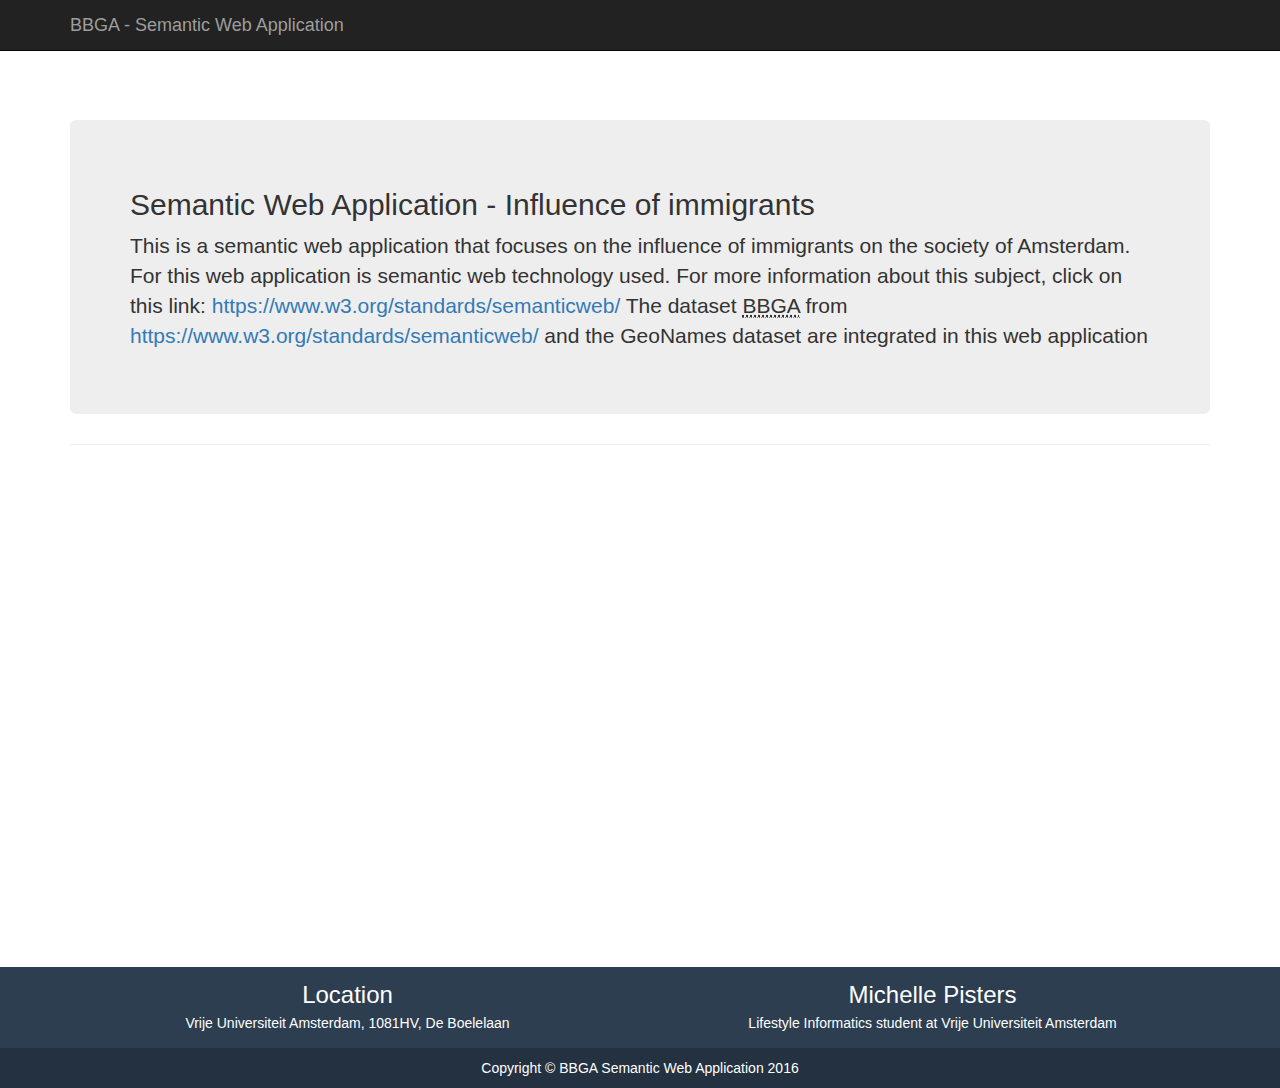
==== main.html @ d2353c89 "xml data is changed to json format" ====
<!DOCTYPE html>
<head>

    <link rel="stylesheet" href="bootstrap/css/bootstrap.css">
    <link rel="stylesheet" href="bootstrap/css/heroic-features.css">
    <link rel="stylesheet" href="MultiLine/MultiLine.css">
    <link rel="stylesheet" href="PieChart/PieChart.css">
    <link rel="stylesheet" href="MultiLine2/MultiLine2.css">
    <script src="d3/d3.min.js"></script>



</head>
<body>


<!-- Navigation -->
<nav class="navbar navbar-inverse navbar-fixed-top" role="navigation">
    <div class="container">
        <!-- Brand and toggle get grouped for better mobile display -->
        <div class="navbar-header">
            <button type="button" class="navbar-toggle" data-toggle="collapse" data-target="#bs-example-navbar-collapse-1">
                <span class="sr-only">Toggle navigation</span>
                <span class="icon-bar"></span>
                <span class="icon-bar"></span>
                <span class="icon-bar"></span>
            </button>
            <a class="navbar-brand" href="#">BBGA - Semantic Web Application</a>
        </div>
    </div>
    <!-- /.container -->
</nav>

<!-- Page Content -->
<div class="container">

    <!-- Jumbotron Header -->
    <header class="jumbotron hero-spacer">
        <h2>Semantic Web Application - Influence of immigrants</h2>
        <p class="mainText">This is a semantic web application that focuses on the influence of immigrants on the society of Amsterdam.
            For this web application is semantic web technology used. For more information about this subject, click on
            this link: <a href="https://www.w3.org/standards/semanticweb/">https://www.w3.org/standards/semanticweb/</a>
            The dataset <abbr title="Basisbestand Gebieden Amsterdam">BBGA</abbr> from
            <a href="https://www.w3.org/standards/semanticweb/">https://www.w3.org/standards/semanticweb/</a>
            and the GeoNames dataset are integrated in this web application
        </p>
    </header>

    <hr>
<!--<div class="row">-->
    <!--<div class="col-md-5">-->
        <!--<h4 class="title">Composition of the population of Amsterdam</h4>-->
        <!--<div id="chart"></div>-->
    <!--</div>-->
    <!--<div class="col-md-7">-->
        <!--<h4 class="title">Non-Western Immigrants & Natives in Amsterdam</h4>-->
        <!--<div id="multiline"></div>-->
    <!--</div>-->
<!--</div>-->
    <div class="row">
        <div class="col-md-12">
            <div id="multiline2"></div>
        </div>
    </div>
</div>
    <footer class="text-center">
        <div class="footer-above">
            <div class="container">
                <div class="row">
                    <div class="footer-col col-md-6">
                        <h3>Location</h3>
                        <p>Vrije Universiteit Amsterdam, 1081HV, De Boelelaan</p>
                    </div>
                    <div class="footer-col col-md-6">
                        <h3>Michelle Pisters</h3>
                        <p>Lifestyle Informatics student at Vrije Universiteit Amsterdam</p>
                    </div>
                </div>
            </div>
        </div>
        <div class="footer-below">
            <div class="container">
                <div class="row">
                    <div class="col-lg-12">
                        Copyright &copy; BBGA Semantic Web Application 2016
                    </div>
                </div>
            </div>
        </div>
    </footer>


    <!-- SCRIPTS    -->
    <script src="bootstrap/js/jquery.js"></script>
    <script src="bootstrap/js/bootstrap.js"></script>
    <script src="PieChart/PieChart.js"></script>
    <script src="MultiLine/MultiLine.js"></script>
    <script src="MultiLine2/MultiLine2.js"></script>

</body>
</html>
---- bootstrap/css/heroic-features.css ----
/*!
 * Start Bootstrap - Heroic Features HTML Template (http://startbootstrap.com)
 * Code licensed under the Apache License v2.0.
 * For details, see http://www.apache.org/licenses/LICENSE-2.0.
 */

body {
    padding-top: 70px;
    /* Required padding for .navbar-fixed-top. Remove if using .navbar-static-top. Change if height of navigation changes. */
    margin-bottom:0px;
}

.hero-spacer {
    margin-top: 50px;
}


footer {
    color: #fff;
}

footer h3 {
    margin-top:5px;
    margin-bottom: 5px;
}

footer .footer-above {
    padding-top: 10px;
    background-color: #2c3e50;
}

footer .footer-col {
    margin-bottom: 5px;
}

footer .footer-below {
    padding: 10px 0;
    background-color: #233140;
}

.title {
    font-family: Arial, monospace;
    color: black;
    font-size:18px;
    font-weight:700;
    text-align:center;
}
---- MultiLine/MultiLine.css ----
.axis path {
    fill: none;
    stroke: #777;
}
.axis text {
    font-family: Lato, monospace;
    font-size: 13px;
    color:red;
}



#label {
    font-family: Arial, monospace;
    color: #777777;
    font-size:10px;
}
---- PieChart/PieChart.css ----
.slice path {
    stroke: #fff;
    stroke-width: 1px;
}

.textTop {
    font-family: 'Arial', monospace;
    font-size: 12pt;
    fill: #bbb;
}

.textBottom {
    fill: #444;
    font-family: 'Arial',monospace;
    font-weight: bold;
    font-size: 18pt;
}

.top {
    border: 1px solid #bbb;
    color: #777;
    font-family: 'Arial', monospace;
    padding: 5px;
    text-decoration: none;
}

.top:hover {
    border: 1px solid #555;
    color: #333;
}
.legend{
    font-family: 'Arial', monospace;
    font-size: 12px;
    padding-bottom:15px;
}
#chart {
    width: 400px;
    padding-bottom:15px;
    height:550px;
}
---- MultiLine2/MultiLine2.css ----
#multiline2 {
    font: 10px sans-serif;
}

.axis path,
.axis line {
    fill: none;
    stroke: #000;
    shape-rendering: crispEdges;
}

.x.axis path {
    display: none;
}

.line {
    fill: none;
    stroke: steelblue;
    stroke-width: 1.5px;
}
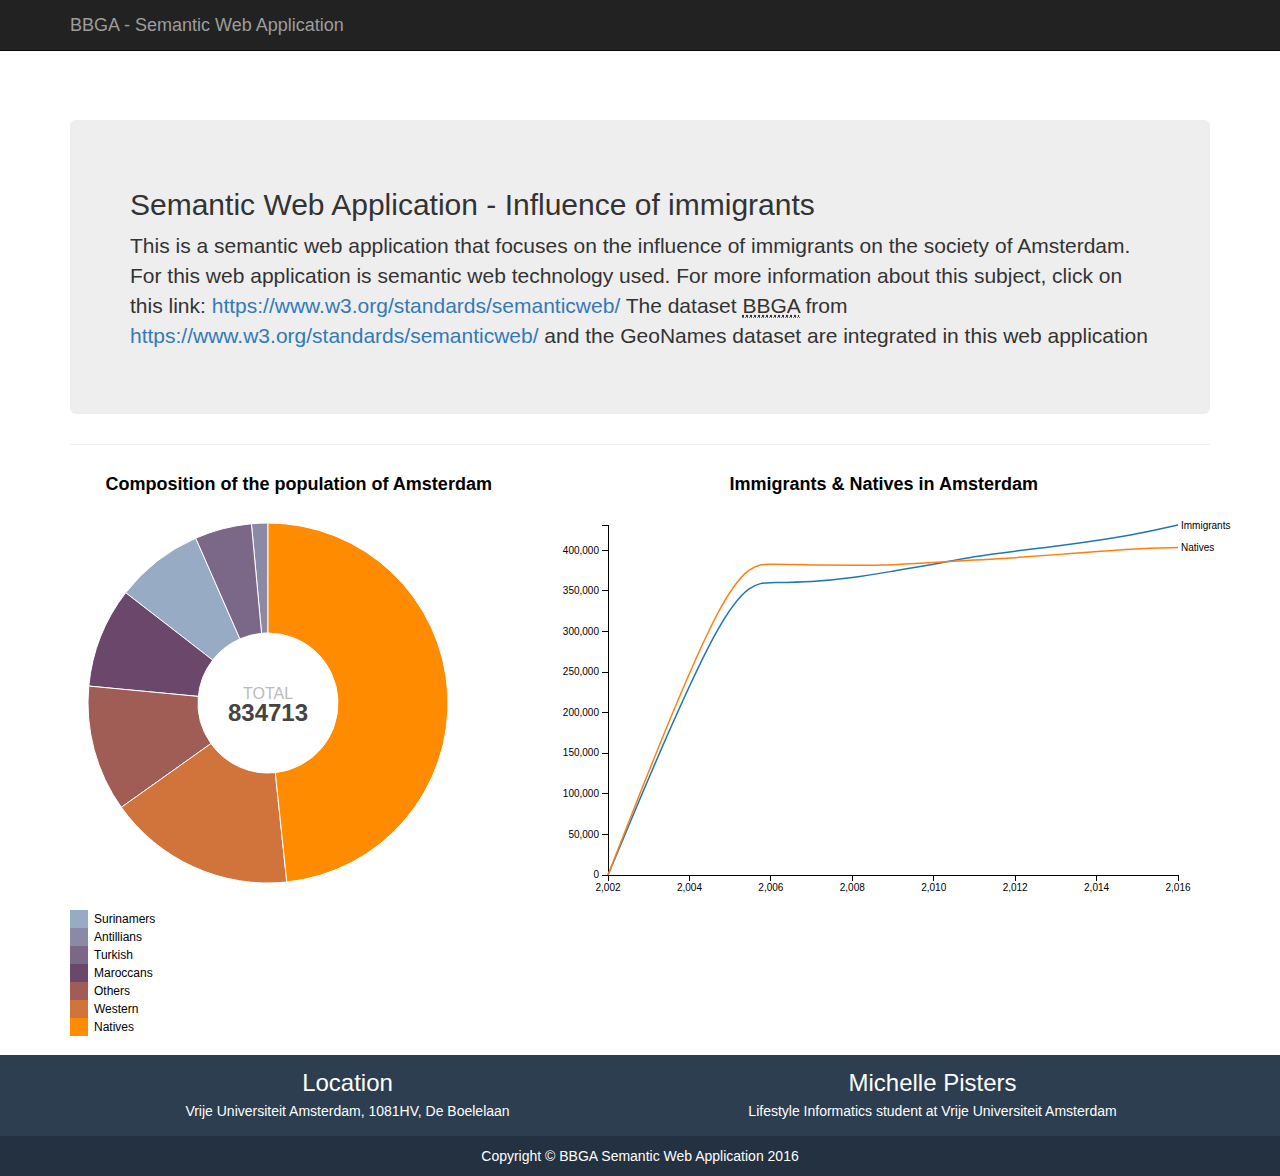
==== commit f6fc6339: "version3 multiline" ====
--- a/main.html
+++ b/main.html
@@ -3,9 +3,8 @@
 
     <link rel="stylesheet" href="bootstrap/css/bootstrap.css">
     <link rel="stylesheet" href="bootstrap/css/heroic-features.css">
-    <link rel="stylesheet" href="MultiLine/MultiLine.css">
     <link rel="stylesheet" href="PieChart/PieChart.css">
-    <link rel="stylesheet" href="MultiLine2/MultiLine2.css">
+    <link rel="stylesheet" href="Multiline/MultiLine.css">
     <script src="d3/d3.min.js"></script>
 
 
@@ -47,21 +46,16 @@
     </header>
 
     <hr>
-<!--<div class="row">-->
-    <!--<div class="col-md-5">-->
-        <!--<h4 class="title">Composition of the population of Amsterdam</h4>-->
-        <!--<div id="chart"></div>-->
-    <!--</div>-->
-    <!--<div class="col-md-7">-->
-        <!--<h4 class="title">Non-Western Immigrants & Natives in Amsterdam</h4>-->
-        <!--<div id="multiline"></div>-->
-    <!--</div>-->
-<!--</div>-->
-    <div class="row">
-        <div class="col-md-12">
-            <div id="multiline2"></div>
-        </div>
+<div class="row">
+    <div class="col-md-5">
+        <h4 class="title">Composition of the population of Amsterdam</h4>
+        <div id="chart"></div>
     </div>
+    <div class="col-md-7">
+        <h4 class="title">Immigrants & Natives in Amsterdam</h4>
+        <div id="multiline2"></div>
+    </div>
+</div>
 </div>
     <footer class="text-center">
         <div class="footer-above">
@@ -94,8 +88,7 @@
     <script src="bootstrap/js/jquery.js"></script>
     <script src="bootstrap/js/bootstrap.js"></script>
     <script src="PieChart/PieChart.js"></script>
-    <script src="MultiLine/MultiLine.js"></script>
-    <script src="MultiLine2/MultiLine2.js"></script>
+    <script src="Multiline/MultiLine.js"></script>
 
 </body>
 </html>--- a/Multiline/MultiLine.css
+++ b/Multiline/MultiLine.css
@@ -0,0 +1,17 @@
+
+#multiline2 {
+    font: 10px sans-serif;
+}
+
+.axis path,
+.axis line {
+    fill: none;
+    stroke: #000;
+    shape-rendering: crispEdges;
+}
+
+.line {
+    fill: none;
+    stroke: steelblue;
+    stroke-width: 1.5px;
+}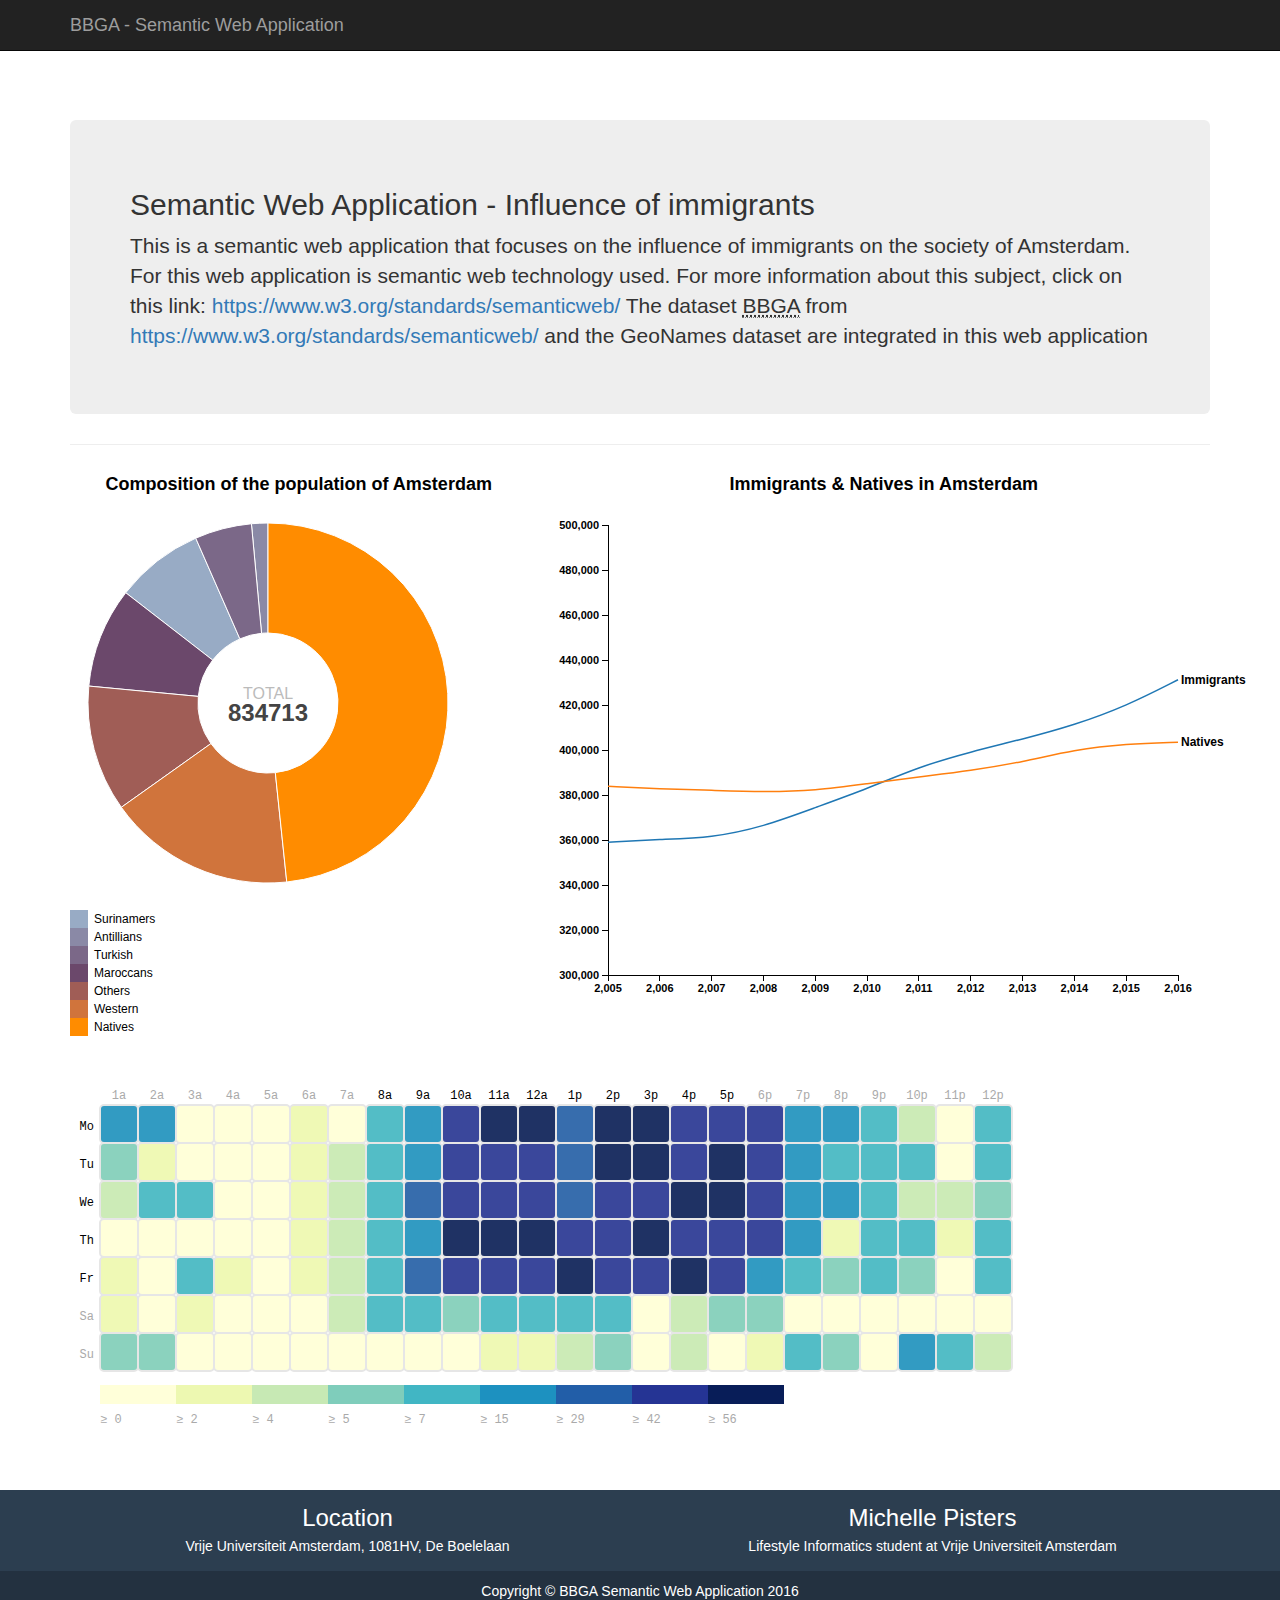
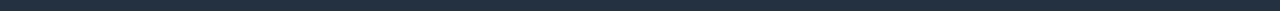
==== commit 4135b56b: "added example heatmap" ====
--- a/main.html
+++ b/main.html
@@ -5,82 +5,89 @@
     <link rel="stylesheet" href="bootstrap/css/heroic-features.css">
     <link rel="stylesheet" href="PieChart/PieChart.css">
     <link rel="stylesheet" href="Multiline/MultiLine.css">
+    <link rel="stylesheet" href="Heatmap/Heatmap.css">
     <script src="d3/d3.min.js"></script>
 
 
 
 </head>
 <body>
+    <!-- Navigation -->
+    <nav class="navbar navbar-inverse navbar-fixed-top" role="navigation">
+        <div class="container">
+            <!-- Brand and toggle get grouped for better mobile display -->
+            <div class="navbar-header">
+                <button type="button" class="navbar-toggle" data-toggle="collapse"
+                        data-target="#bs-example-navbar-collapse-1">
+                    <span class="sr-only">Toggle navigation</span>
+                    <span class="icon-bar"></span>
+                    <span class="icon-bar"></span>
+                    <span class="icon-bar"></span>
+                </button>
+                <a class="navbar-brand" href="#">BBGA - Semantic Web Application</a>
+            </div>
+        </div>
+        <!-- /.container -->
+    </nav>
 
+    <!-- Page Content -->
+    <div class="container">
 
-<!-- Navigation -->
-<nav class="navbar navbar-inverse navbar-fixed-top" role="navigation">
-    <div class="container">
-        <!-- Brand and toggle get grouped for better mobile display -->
-        <div class="navbar-header">
-            <button type="button" class="navbar-toggle" data-toggle="collapse" data-target="#bs-example-navbar-collapse-1">
-                <span class="sr-only">Toggle navigation</span>
-                <span class="icon-bar"></span>
-                <span class="icon-bar"></span>
-                <span class="icon-bar"></span>
-            </button>
-            <a class="navbar-brand" href="#">BBGA - Semantic Web Application</a>
+        <!-- Jumbotron Header -->
+        <header class="jumbotron hero-spacer">
+            <h2>Semantic Web Application - Influence of immigrants</h2>
+            <p class="mainText">This is a semantic web application that focuses on the influence of immigrants on the
+                society of Amsterdam. For this web application is semantic web technology used. For more information
+                about this subject, click on
+                this link: <a href="https://www.w3.org/standards/semanticweb/">https://www.w3.org/standards/semanticweb/</a>
+                The dataset <abbr title="Basisbestand Gebieden Amsterdam">BBGA</abbr> from
+                <a href="https://www.w3.org/standards/semanticweb/">https://www.w3.org/standards/semanticweb/</a>
+                and the GeoNames dataset are integrated in this web application
+            </p>
+        </header>
+
+        <hr>
+        <div class="row">
+            <div class="col-md-5">
+                <h4 class="title">Composition of the population of Amsterdam</h4>
+                <div id="chart"></div>
+            </div>
+            <div class="col-md-7">
+                <h4 class="title">Immigrants & Natives in Amsterdam</h4>
+                <div id="multiline2"></div>
+            </div>
+        </div>
+
+        <div class="row">
+            <div class="col-md-12">
+                <div id="heatmap"></div>
+            </div>
         </div>
     </div>
-    <!-- /.container -->
-</nav>
-
-<!-- Page Content -->
-<div class="container">
-
-    <!-- Jumbotron Header -->
-    <header class="jumbotron hero-spacer">
-        <h2>Semantic Web Application - Influence of immigrants</h2>
-        <p class="mainText">This is a semantic web application that focuses on the influence of immigrants on the society of Amsterdam.
-            For this web application is semantic web technology used. For more information about this subject, click on
-            this link: <a href="https://www.w3.org/standards/semanticweb/">https://www.w3.org/standards/semanticweb/</a>
-            The dataset <abbr title="Basisbestand Gebieden Amsterdam">BBGA</abbr> from
-            <a href="https://www.w3.org/standards/semanticweb/">https://www.w3.org/standards/semanticweb/</a>
-            and the GeoNames dataset are integrated in this web application
-        </p>
-    </header>
-
-    <hr>
-<div class="row">
-    <div class="col-md-5">
-        <h4 class="title">Composition of the population of Amsterdam</h4>
-        <div id="chart"></div>
-    </div>
-    <div class="col-md-7">
-        <h4 class="title">Immigrants & Natives in Amsterdam</h4>
-        <div id="multiline2"></div>
-    </div>
-</div>
-</div>
     <footer class="text-center">
-        <div class="footer-above">
-            <div class="container">
-                <div class="row">
-                    <div class="footer-col col-md-6">
-                        <h3>Location</h3>
-                        <p>Vrije Universiteit Amsterdam, 1081HV, De Boelelaan</p>
-                    </div>
-                    <div class="footer-col col-md-6">
-                        <h3>Michelle Pisters</h3>
-                        <p>Lifestyle Informatics student at Vrije Universiteit Amsterdam</p>
+            <div class="footer-above">
+                <div class="container">
+                    <div class="row">
+                        <div class="footer-col col-md-6">
+                            <h3>Location</h3>
+                            <p>Vrije Universiteit Amsterdam, 1081HV, De Boelelaan</p>
+                        </div>
+                        <div class="footer-col col-md-6">
+                            <h3>Michelle Pisters</h3>
+                            <p>Lifestyle Informatics student at Vrije Universiteit Amsterdam</p>
+                        </div>
                     </div>
                 </div>
             </div>
-        </div>
-        <div class="footer-below">
-            <div class="container">
-                <div class="row">
-                    <div class="col-lg-12">
-                        Copyright &copy; BBGA Semantic Web Application 2016
+            <div class="footer-below">
+                <div class="container">
+                    <div class="row">
+                        <div class="col-lg-12">
+                            Copyright &copy; BBGA Semantic Web Application 2016
+                        </div>
                     </div>
                 </div>
             </div>
-        </div>
     </footer>
 
 
@@ -89,6 +96,7 @@
     <script src="bootstrap/js/bootstrap.js"></script>
     <script src="PieChart/PieChart.js"></script>
     <script src="Multiline/MultiLine.js"></script>
+    <script src="Heatmap/Heatmap.js"></script>
 
 </body>
 </html>--- a/Multiline/MultiLine.css
+++ b/Multiline/MultiLine.css
@@ -14,4 +14,4 @@
     fill: none;
     stroke: steelblue;
     stroke-width: 1.5px;
-}+}
--- a/Heatmap/Heatmap.css
+++ b/Heatmap/Heatmap.css
@@ -0,0 +1,18 @@
+rect.bordered {
+    stroke: #E6E6E6;
+    stroke-width:2px;
+}
+
+text.mono {
+    font-size: 9pt;
+    font-family: Consolas, courier;
+    fill: #aaa;
+}
+
+text.axis-workweek {
+    fill: #000;
+}
+
+text.axis-worktime {
+    fill: #000;
+}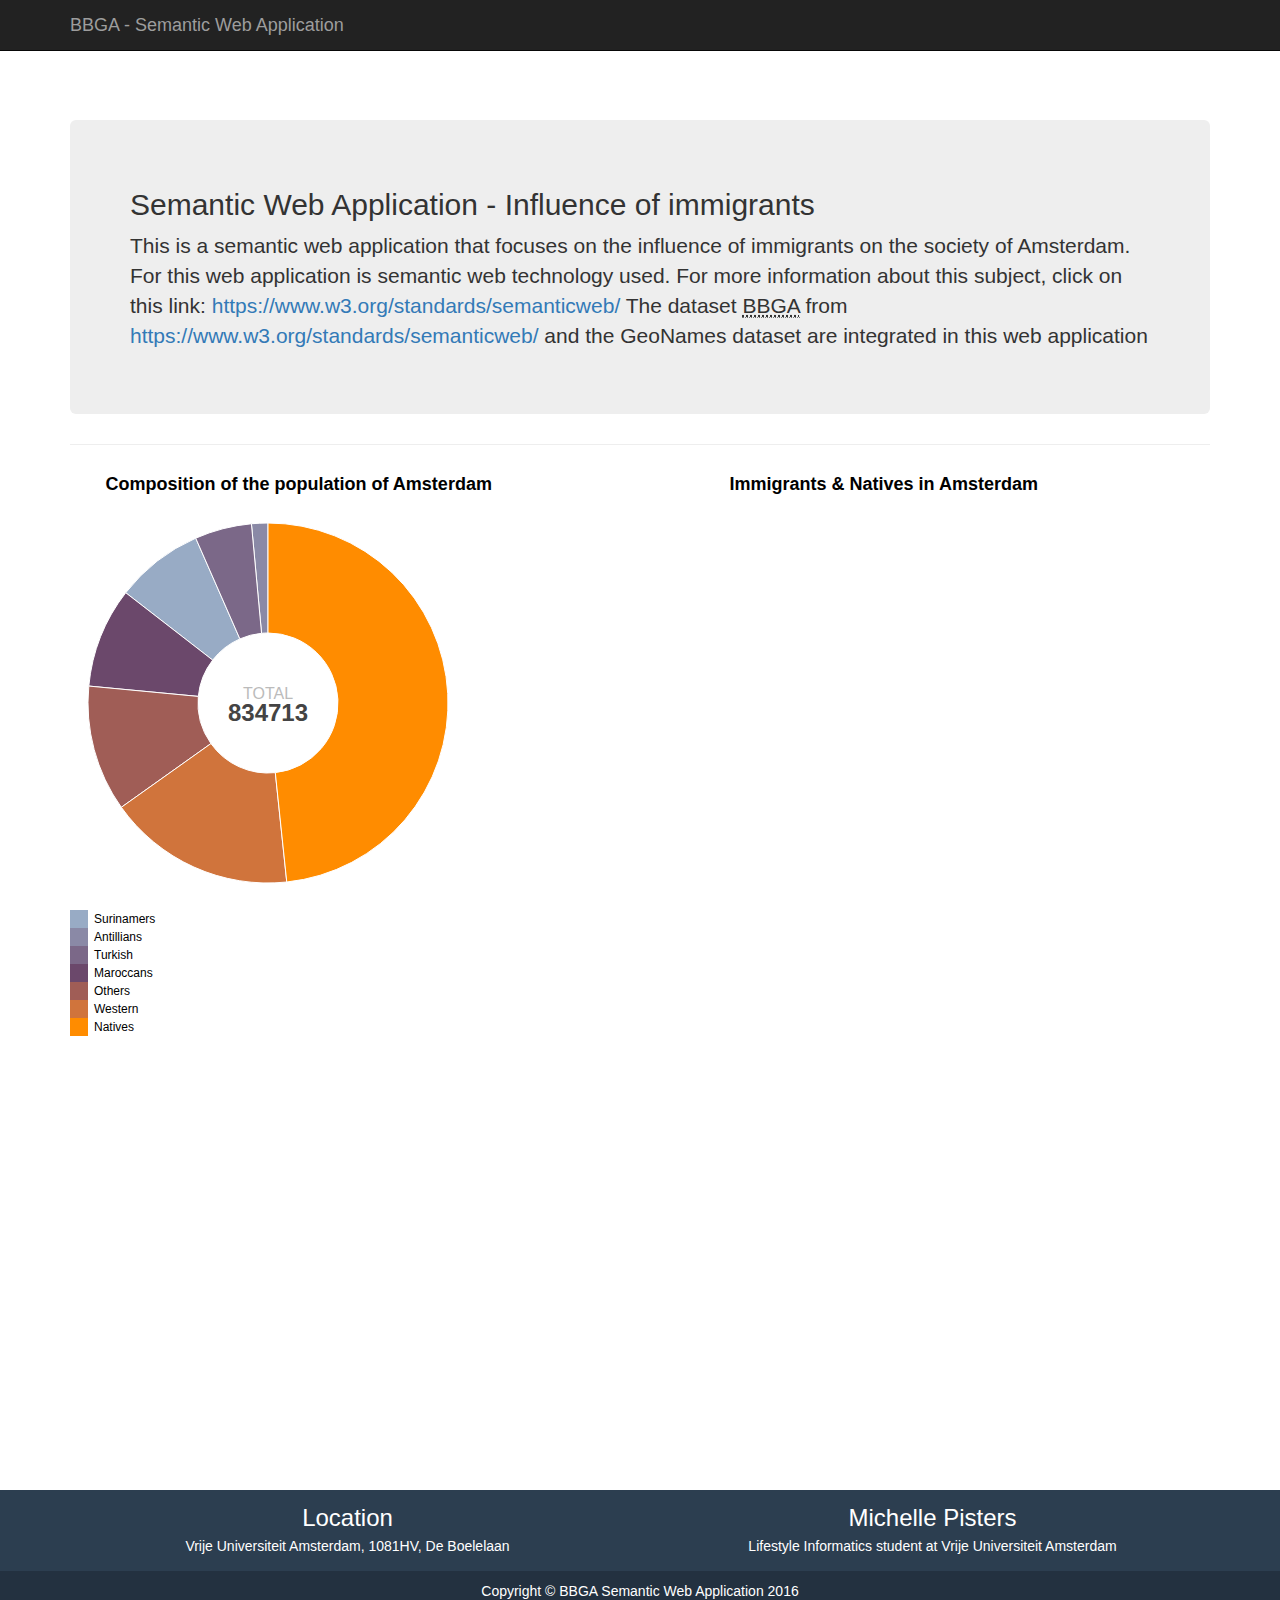
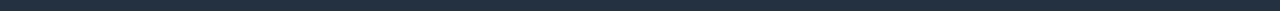
==== commit c15ad2e0: "heatmap transformed data in the right form" ====
--- a/main.html
+++ b/main.html
@@ -4,7 +4,7 @@
     <link rel="stylesheet" href="bootstrap/css/bootstrap.css">
     <link rel="stylesheet" href="bootstrap/css/heroic-features.css">
     <link rel="stylesheet" href="PieChart/PieChart.css">
-    <link rel="stylesheet" href="Multiline/MultiLine.css">
+    <!--<link rel="stylesheet" href="Multiline/MultiLine.css">-->
     <link rel="stylesheet" href="Heatmap/Heatmap.css">
     <script src="d3/d3.min.js"></script>
 
@@ -95,7 +95,7 @@
     <script src="bootstrap/js/jquery.js"></script>
     <script src="bootstrap/js/bootstrap.js"></script>
     <script src="PieChart/PieChart.js"></script>
-    <script src="Multiline/MultiLine.js"></script>
+    <!--<script src="Multiline/MultiLine.js"></script>-->
     <script src="Heatmap/Heatmap.js"></script>
 
 </body>
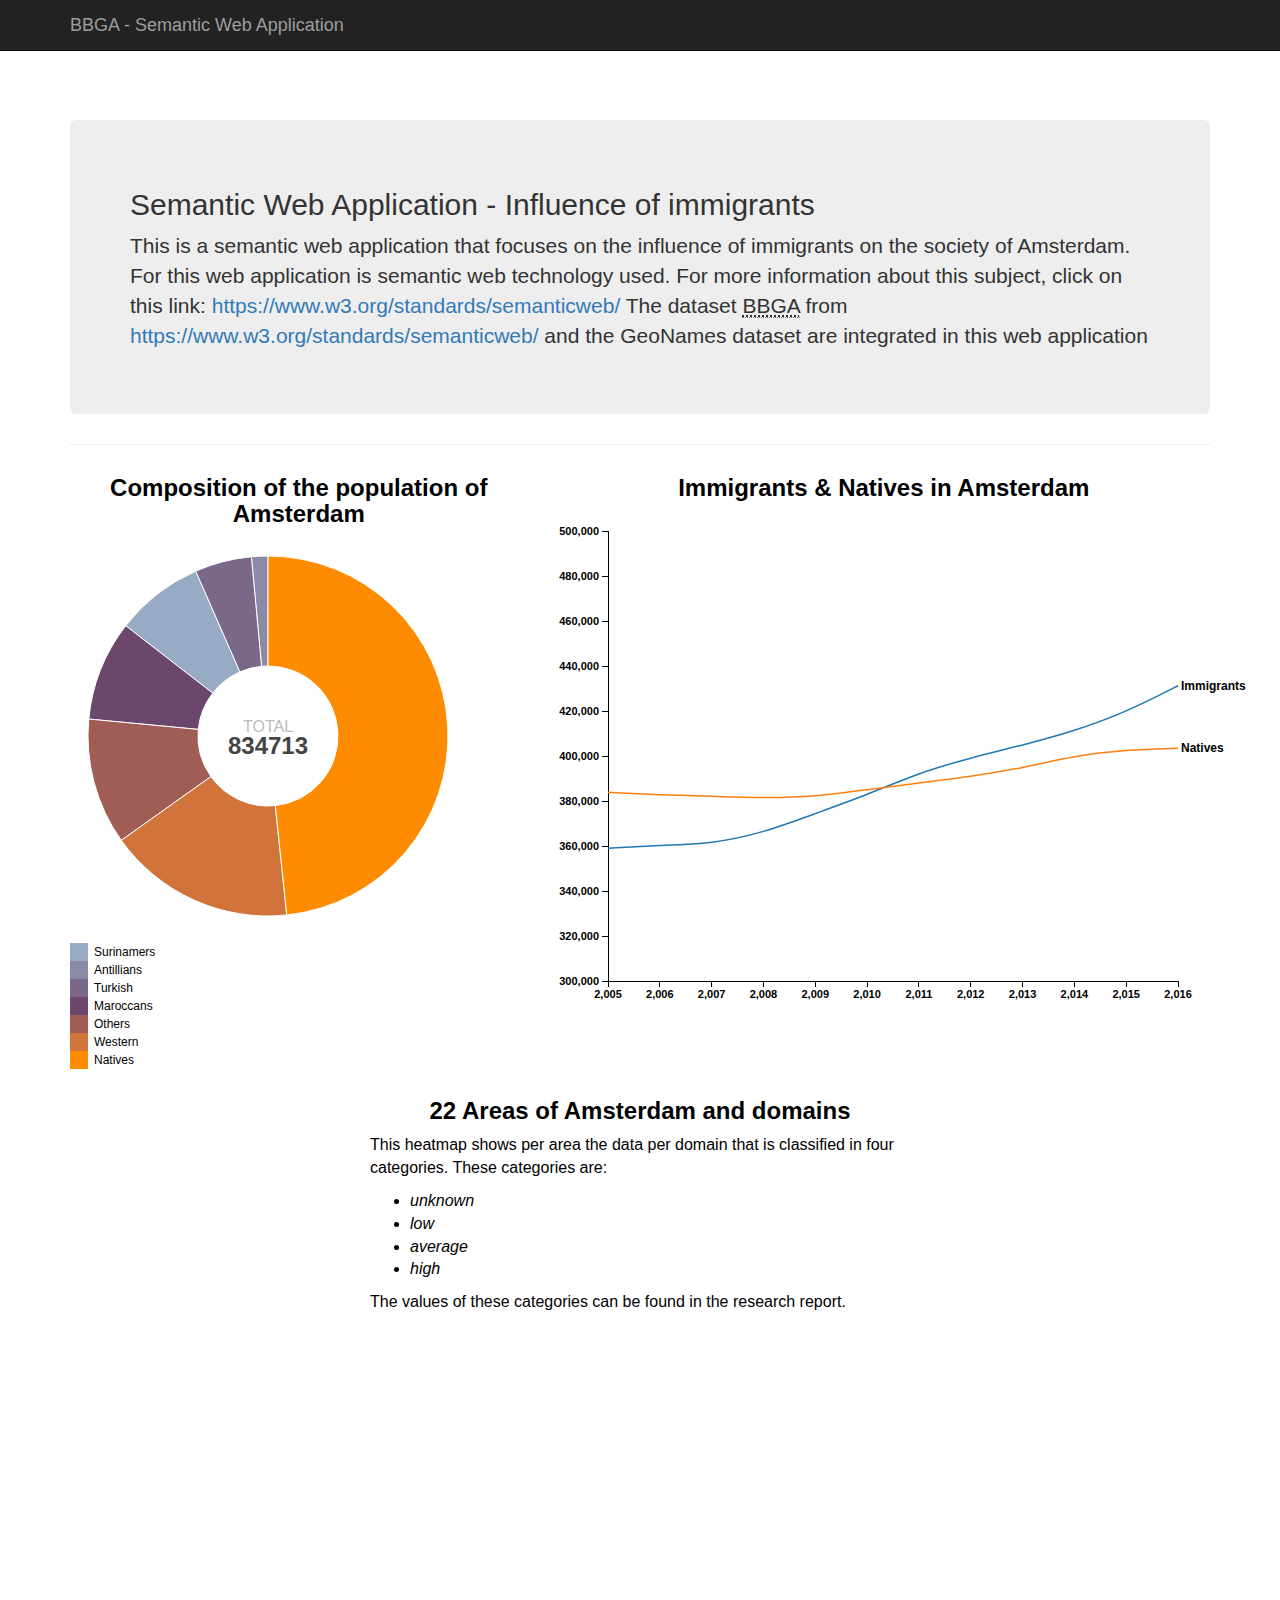
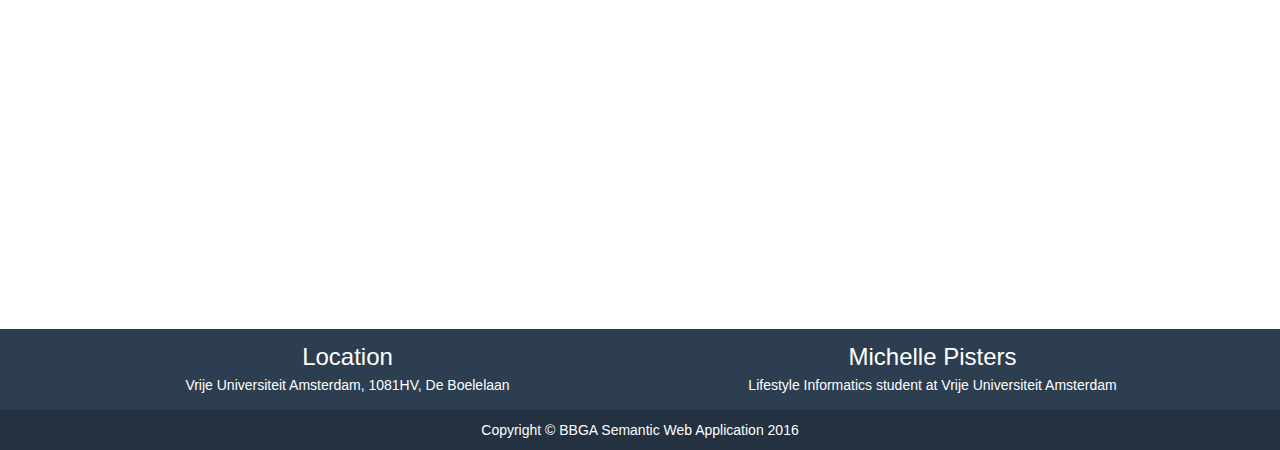
==== commit 1e9d1155: "Finished Heatmap" ====
--- a/main.html
+++ b/main.html
@@ -4,7 +4,7 @@
     <link rel="stylesheet" href="bootstrap/css/bootstrap.css">
     <link rel="stylesheet" href="bootstrap/css/heroic-features.css">
     <link rel="stylesheet" href="PieChart/PieChart.css">
-    <!--<link rel="stylesheet" href="Multiline/MultiLine.css">-->
+    <link rel="stylesheet" href="Multiline/MultiLine.css">
     <link rel="stylesheet" href="Heatmap/Heatmap.css">
     <script src="d3/d3.min.js"></script>
 
@@ -60,6 +60,17 @@
 
         <div class="row">
             <div class="col-md-12">
+                <div class="col-md-6 col-md-offset-3">
+                <h4 class="title">22 Areas of Amsterdam and domains</h4>
+                <p class="heatmaptext">This heatmap shows per area the data per domain that is classified in four categories. These categories are:</p>
+                <ul>
+                   <li class="list">unknown</li>
+                   <li class="list">low</li>
+                   <li class="list">average</li>
+                   <li class="list">high</li>
+                </ul>
+                <p class="heatmaptext"> The values of these categories can be found in the research report.</p>
+                </div>
                 <div id="heatmap"></div>
             </div>
         </div>
@@ -95,7 +106,7 @@
     <script src="bootstrap/js/jquery.js"></script>
     <script src="bootstrap/js/bootstrap.js"></script>
     <script src="PieChart/PieChart.js"></script>
-    <!--<script src="Multiline/MultiLine.js"></script>-->
+    <script src="Multiline/MultiLine.js"></script>
     <script src="Heatmap/Heatmap.js"></script>
 
 </body>
--- a/bootstrap/css/heroic-features.css
+++ b/bootstrap/css/heroic-features.css
@@ -41,7 +41,20 @@
 .title {
     font-family: Arial, monospace;
     color: black;
-    font-size:18px;
+    font-size:24px;
     font-weight:700;
     text-align:center;
 }
+
+.heatmaptext{
+    font-family:Arial, monospace;
+    color:black;
+    font-size:16px;
+}
+
+.list {
+    font-family:Arial, monospace;
+    font-style:italic;
+    color:black;
+    font-size:16px;
+}
--- a/Heatmap/Heatmap.css
+++ b/Heatmap/Heatmap.css
@@ -5,14 +5,15 @@
 
 text.mono {
     font-size: 9pt;
-    font-family: Consolas, courier;
-    fill: #aaa;
+    font-family: Arial, monospace;
+    fill:#404040;
+    font-weight: 700;
 }
 
-text.axis-workweek {
+text.axis-areas {
     fill: #000;
 }
 
-text.axis-worktime {
+text.axis-domains {
     fill: #000;
 }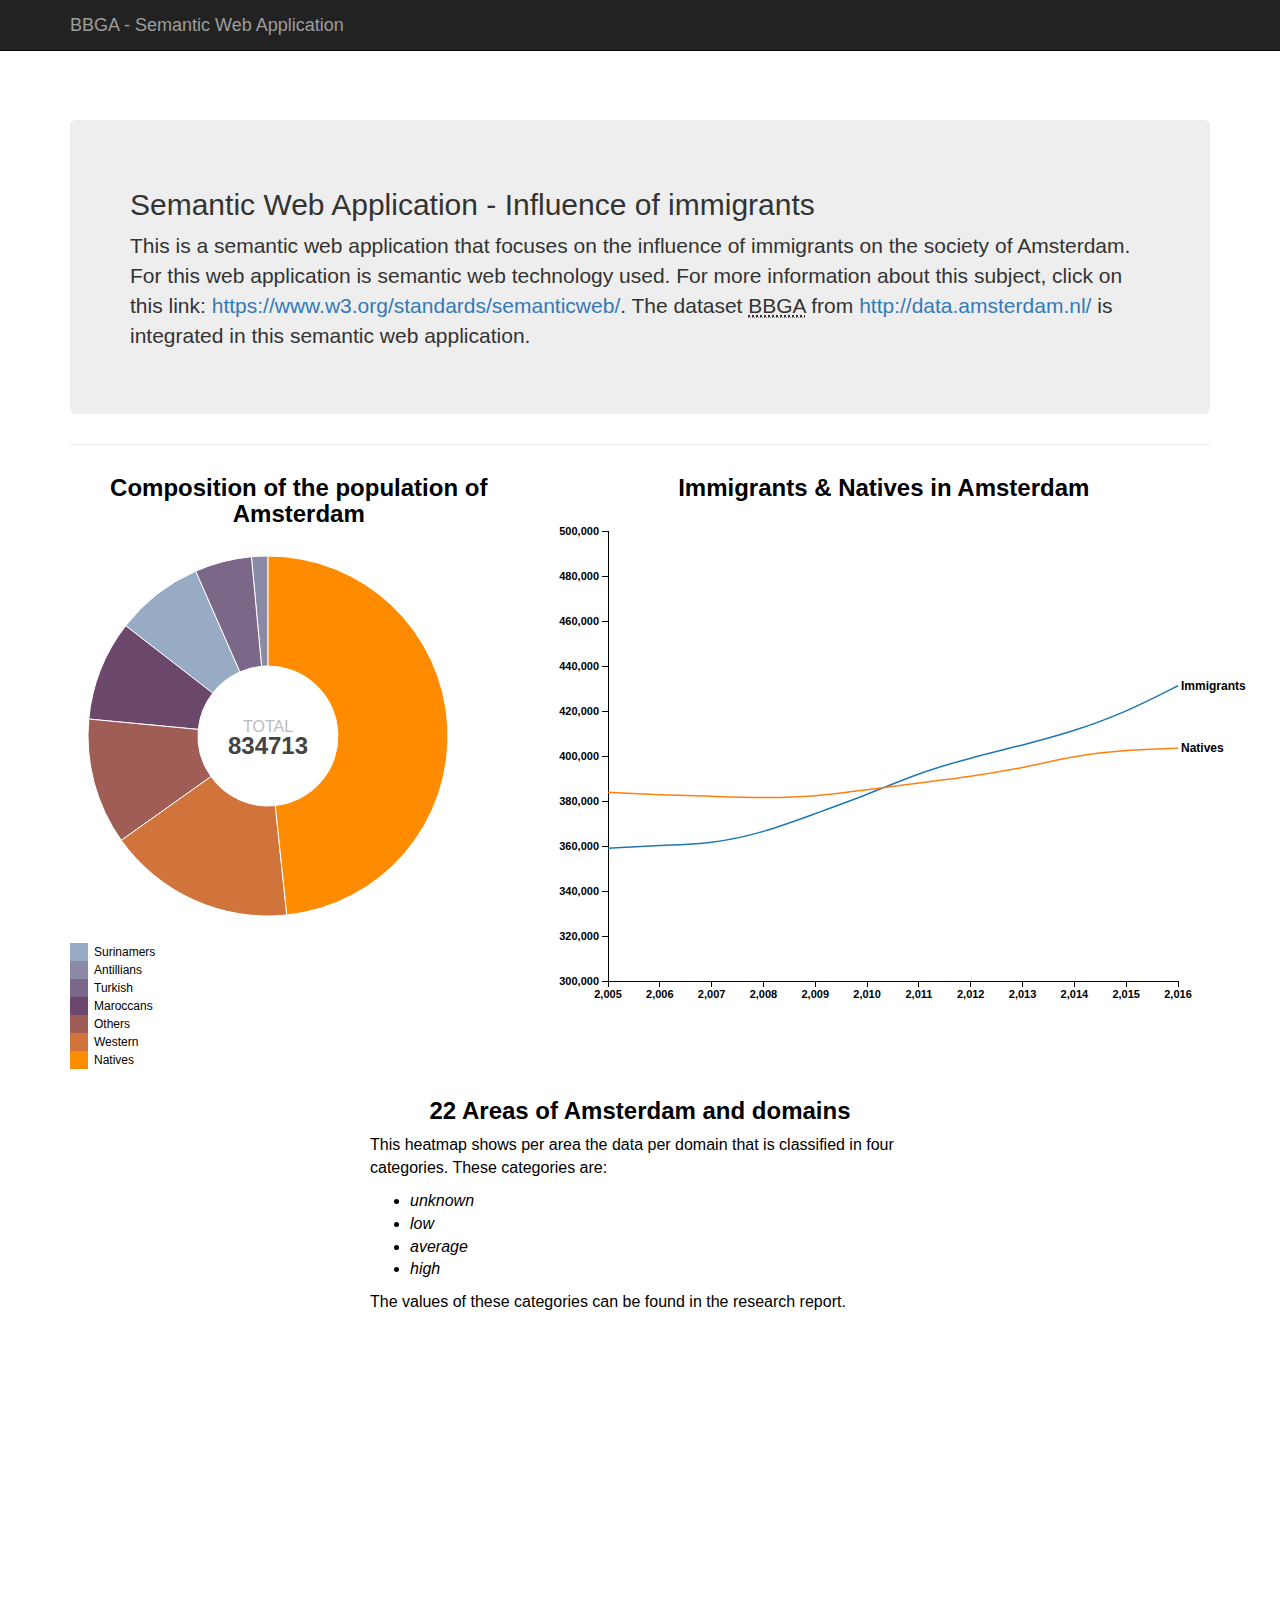
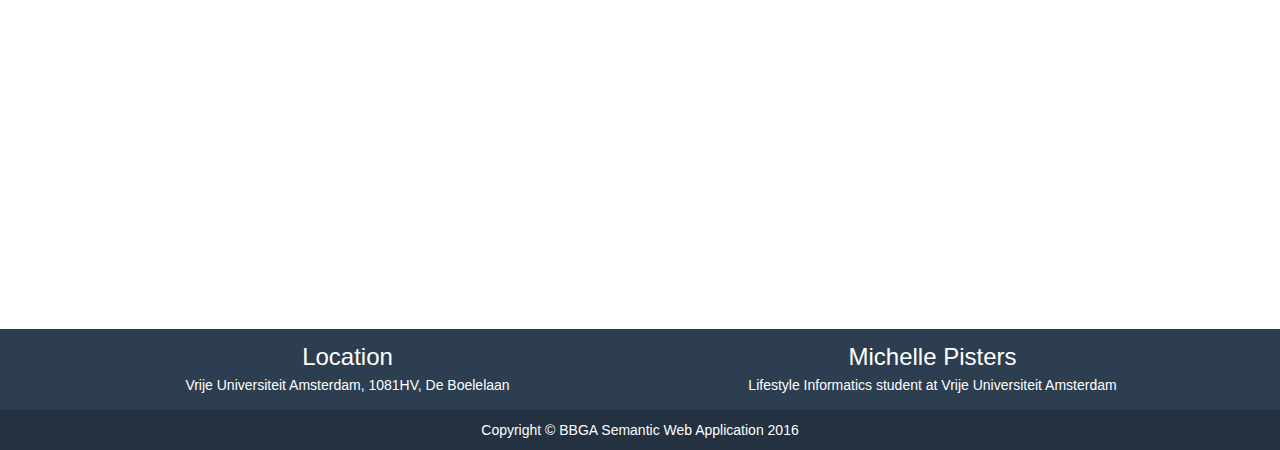
==== commit 3e47b2db: "changed text" ====
--- a/main.html
+++ b/main.html
@@ -39,10 +39,9 @@
             <p class="mainText">This is a semantic web application that focuses on the influence of immigrants on the
                 society of Amsterdam. For this web application is semantic web technology used. For more information
                 about this subject, click on
-                this link: <a href="https://www.w3.org/standards/semanticweb/">https://www.w3.org/standards/semanticweb/</a>
+                this link: <a href="https://www.w3.org/standards/semanticweb/">https://www.w3.org/standards/semanticweb/</a>.
                 The dataset <abbr title="Basisbestand Gebieden Amsterdam">BBGA</abbr> from
-                <a href="https://www.w3.org/standards/semanticweb/">https://www.w3.org/standards/semanticweb/</a>
-                and the GeoNames dataset are integrated in this web application
+                <a href="http://data.amsterdam.nl/">http://data.amsterdam.nl/</a> is integrated in this semantic web application.
             </p>
         </header>
 
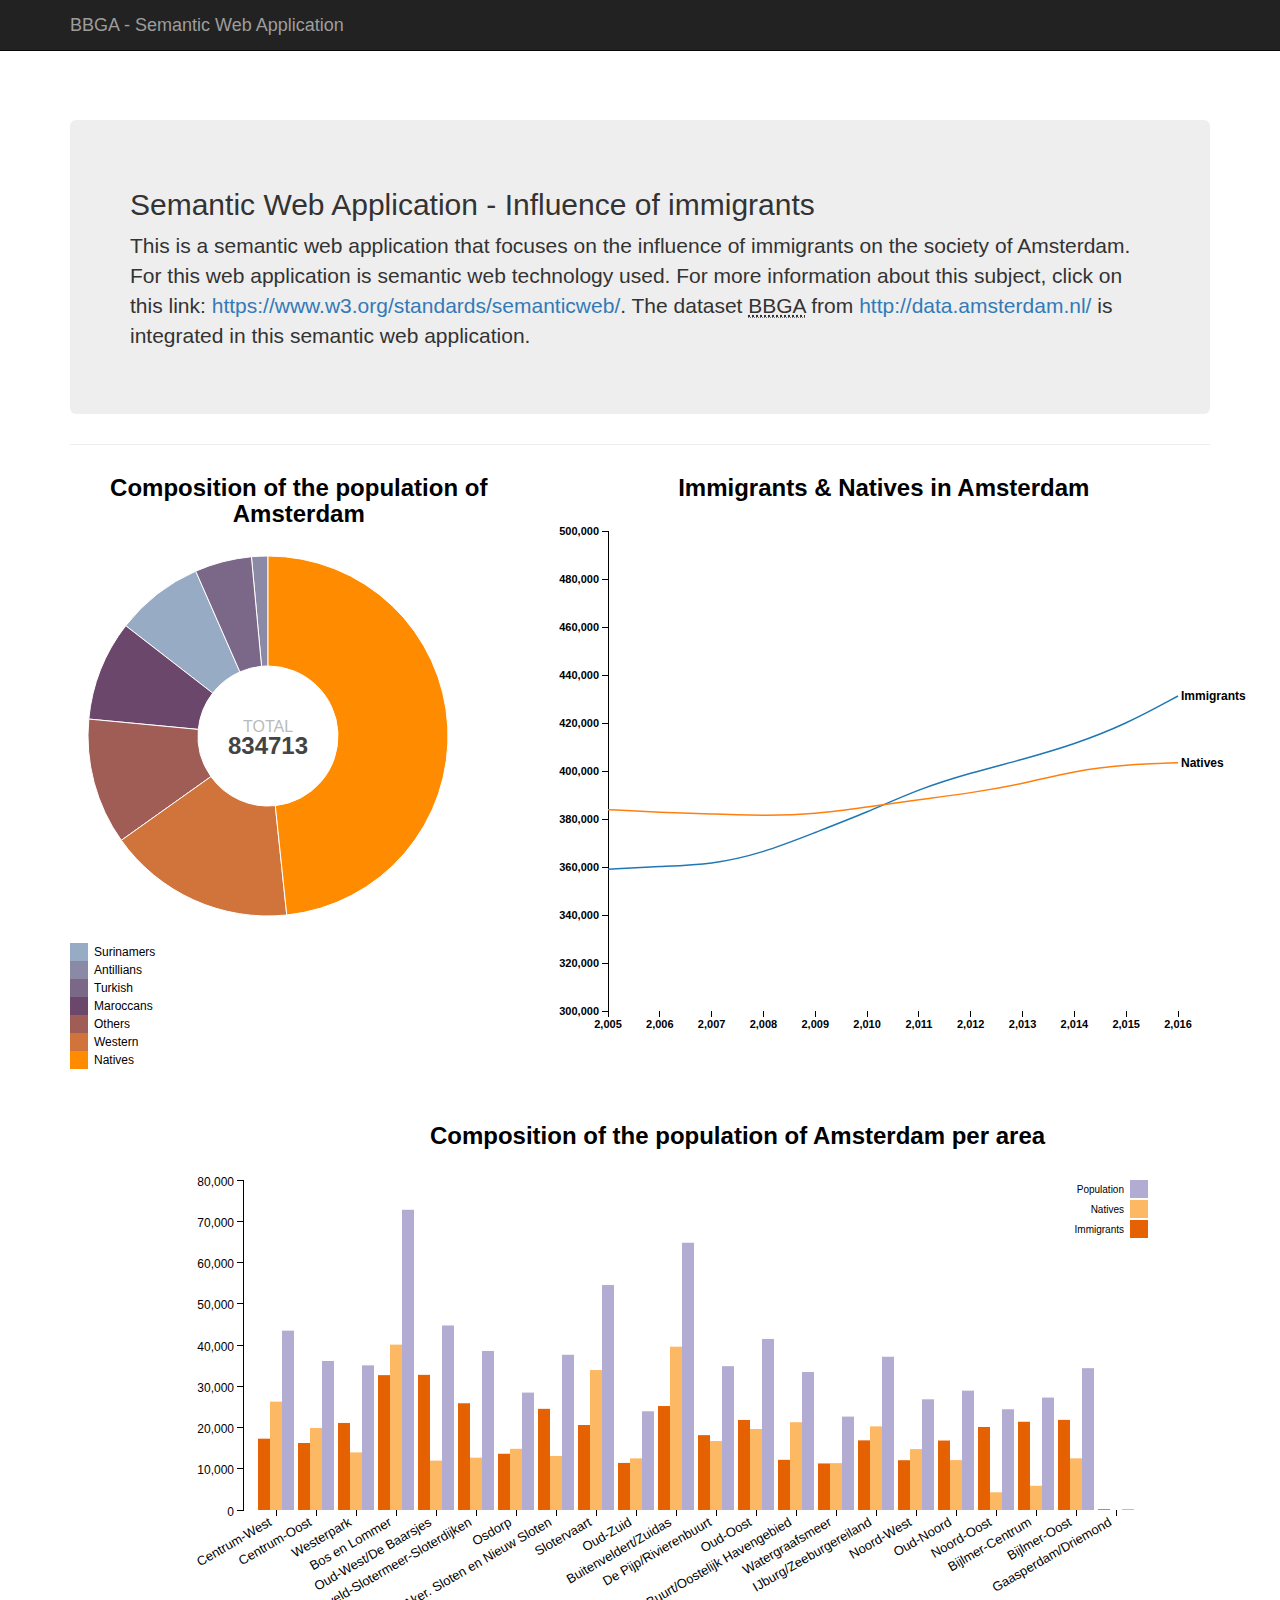
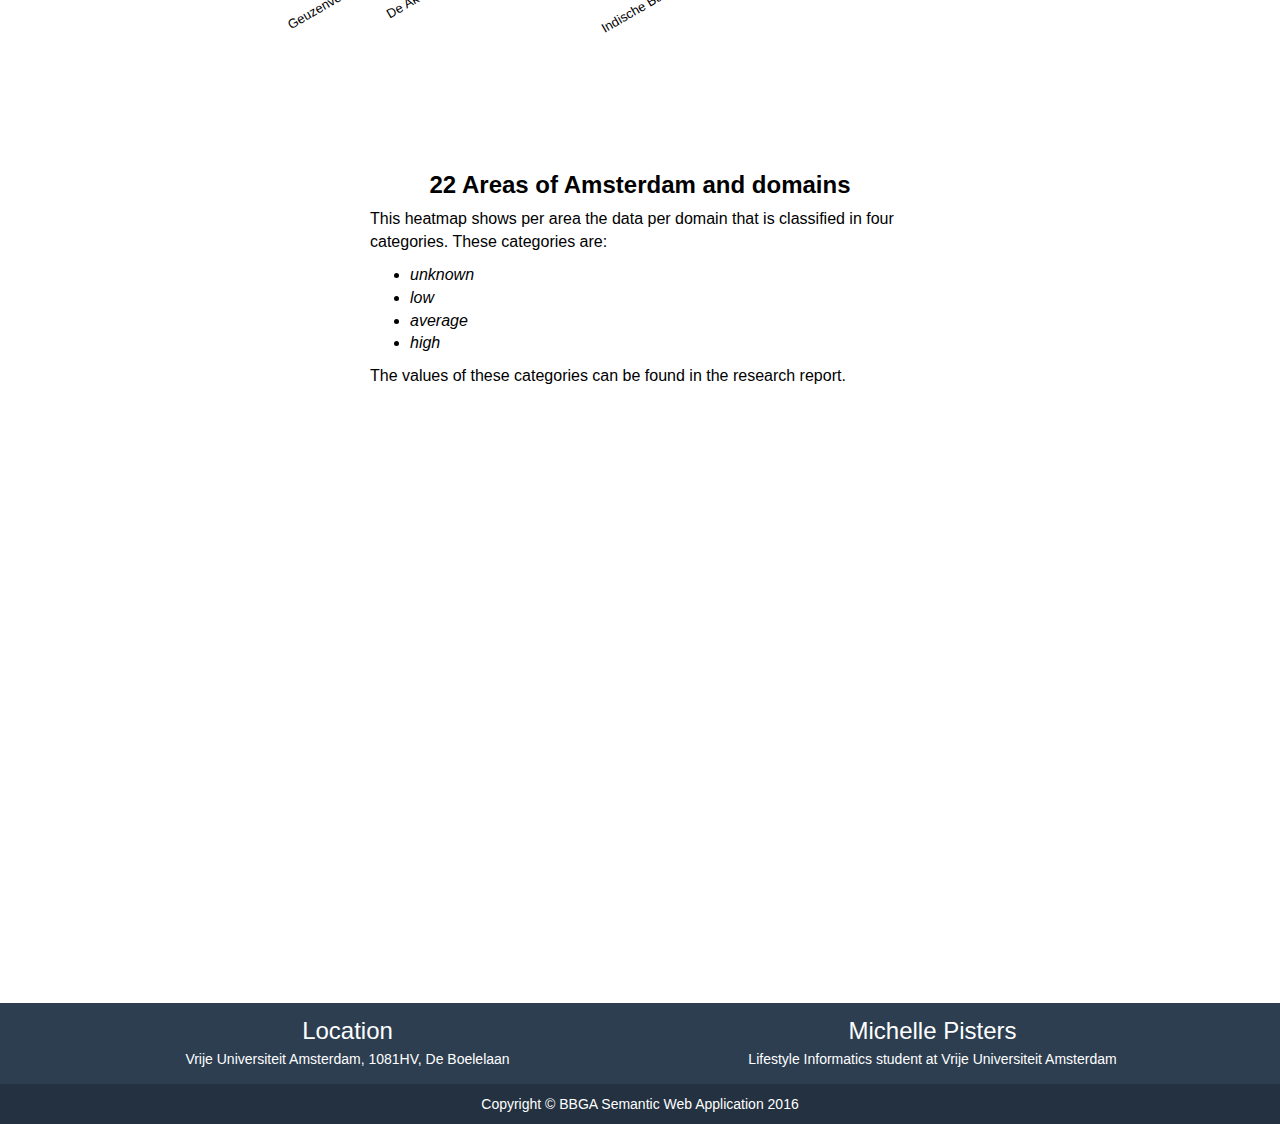
==== commit 0b77f69d: "Finished barChart" ====
--- a/main.html
+++ b/main.html
@@ -6,6 +6,7 @@
     <link rel="stylesheet" href="PieChart/PieChart.css">
     <link rel="stylesheet" href="Multiline/MultiLine.css">
     <link rel="stylesheet" href="Heatmap/Heatmap.css">
+    <link rel="stylesheet" href="BarChart/BarChart.css">
     <script src="d3/d3.min.js"></script>
 
 
@@ -56,7 +57,12 @@
                 <div id="multiline2"></div>
             </div>
         </div>
-
+        <div class="row">
+            <div class="col-md-12 col-md-offset-1">
+                <h4 class="title">Composition of the population of Amsterdam per area</h4>
+                <div id="BarChart"></div>
+            </div>
+        </div>
         <div class="row">
             <div class="col-md-12">
                 <div class="col-md-6 col-md-offset-3">
@@ -107,6 +113,7 @@
     <script src="PieChart/PieChart.js"></script>
     <script src="Multiline/MultiLine.js"></script>
     <script src="Heatmap/Heatmap.js"></script>
+    <script src="BarChart/BarChart.js"></script>
 
 </body>
 </html>--- a/BarChart/BarChart.css
+++ b/BarChart/BarChart.css
@@ -0,0 +1,19 @@
+
+#BarChart {
+    font: 10px sans-serif;
+}
+
+.axis path,
+.axis line {
+    fill: none;
+    stroke: #000;
+    shape-rendering: crispEdges;
+}
+
+.bar {
+    fill: steelblue;
+}
+
+.x.axis path {
+    display: none;
+}